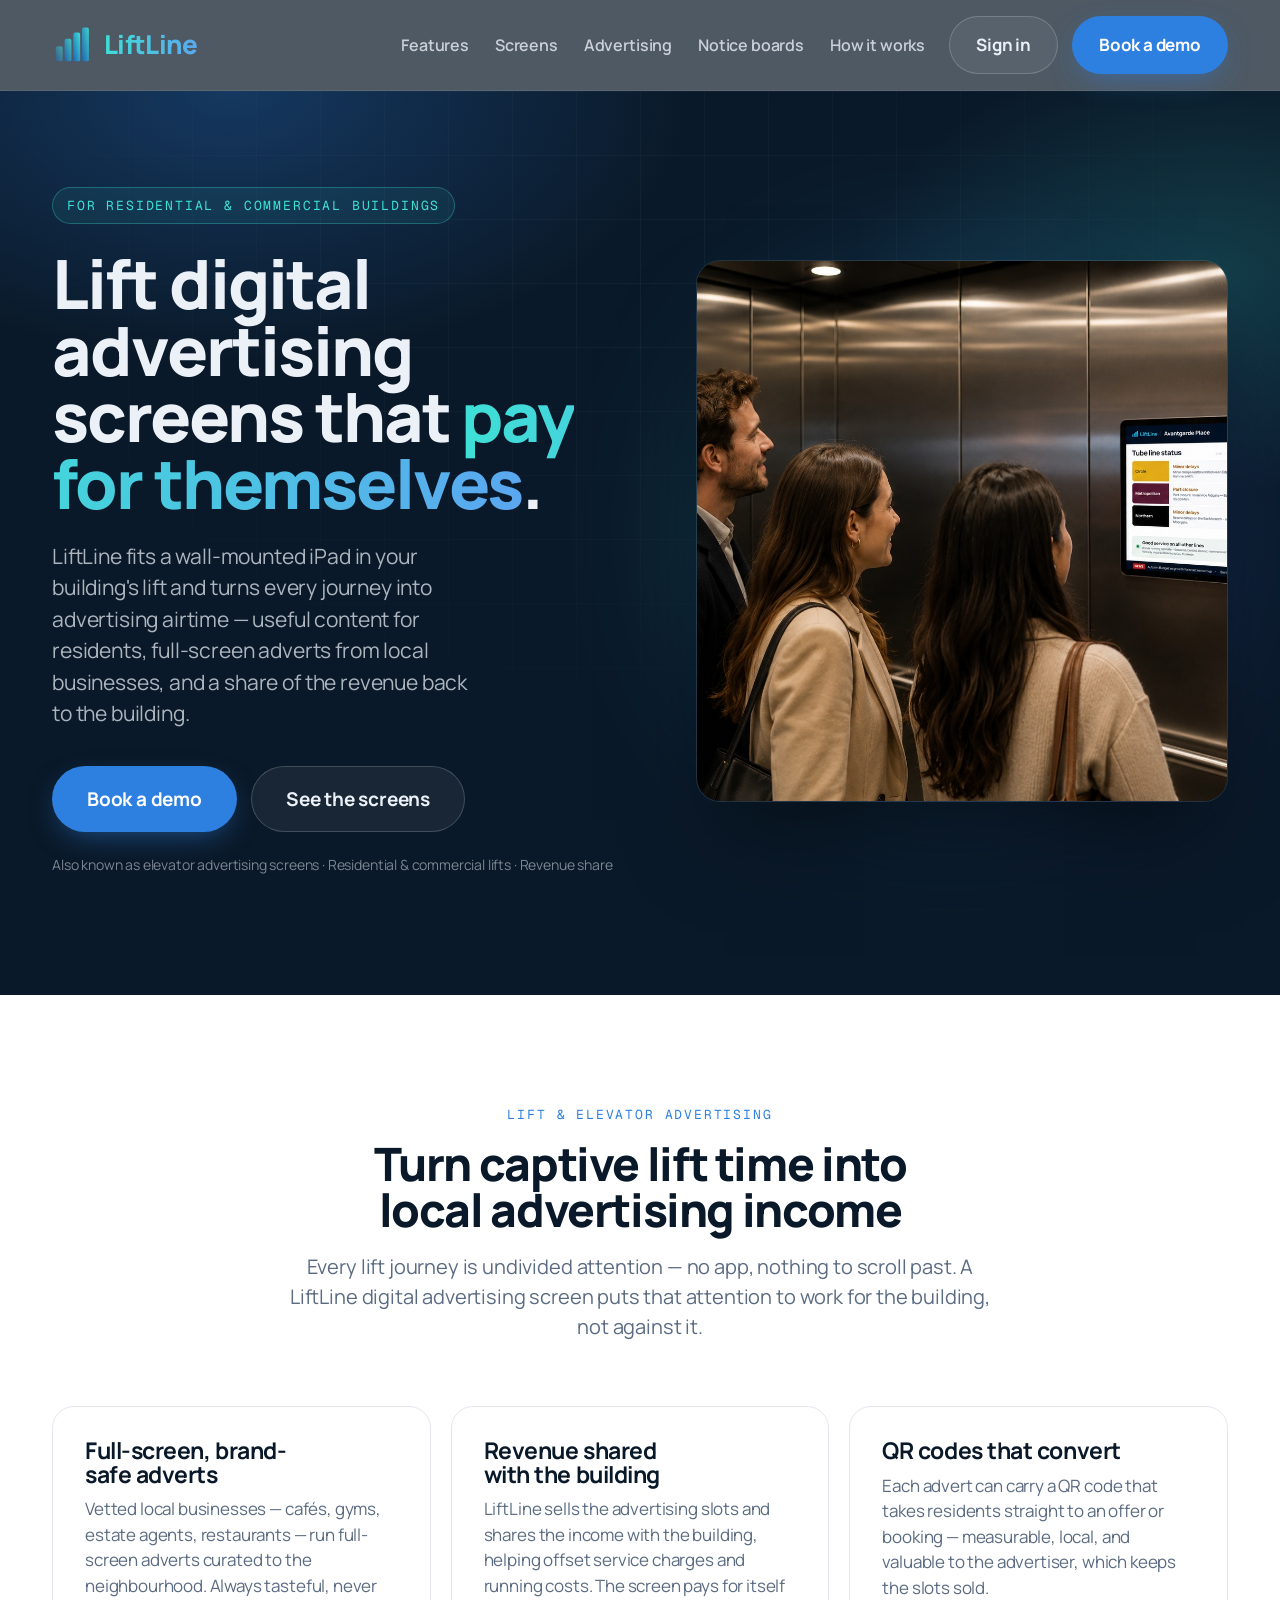
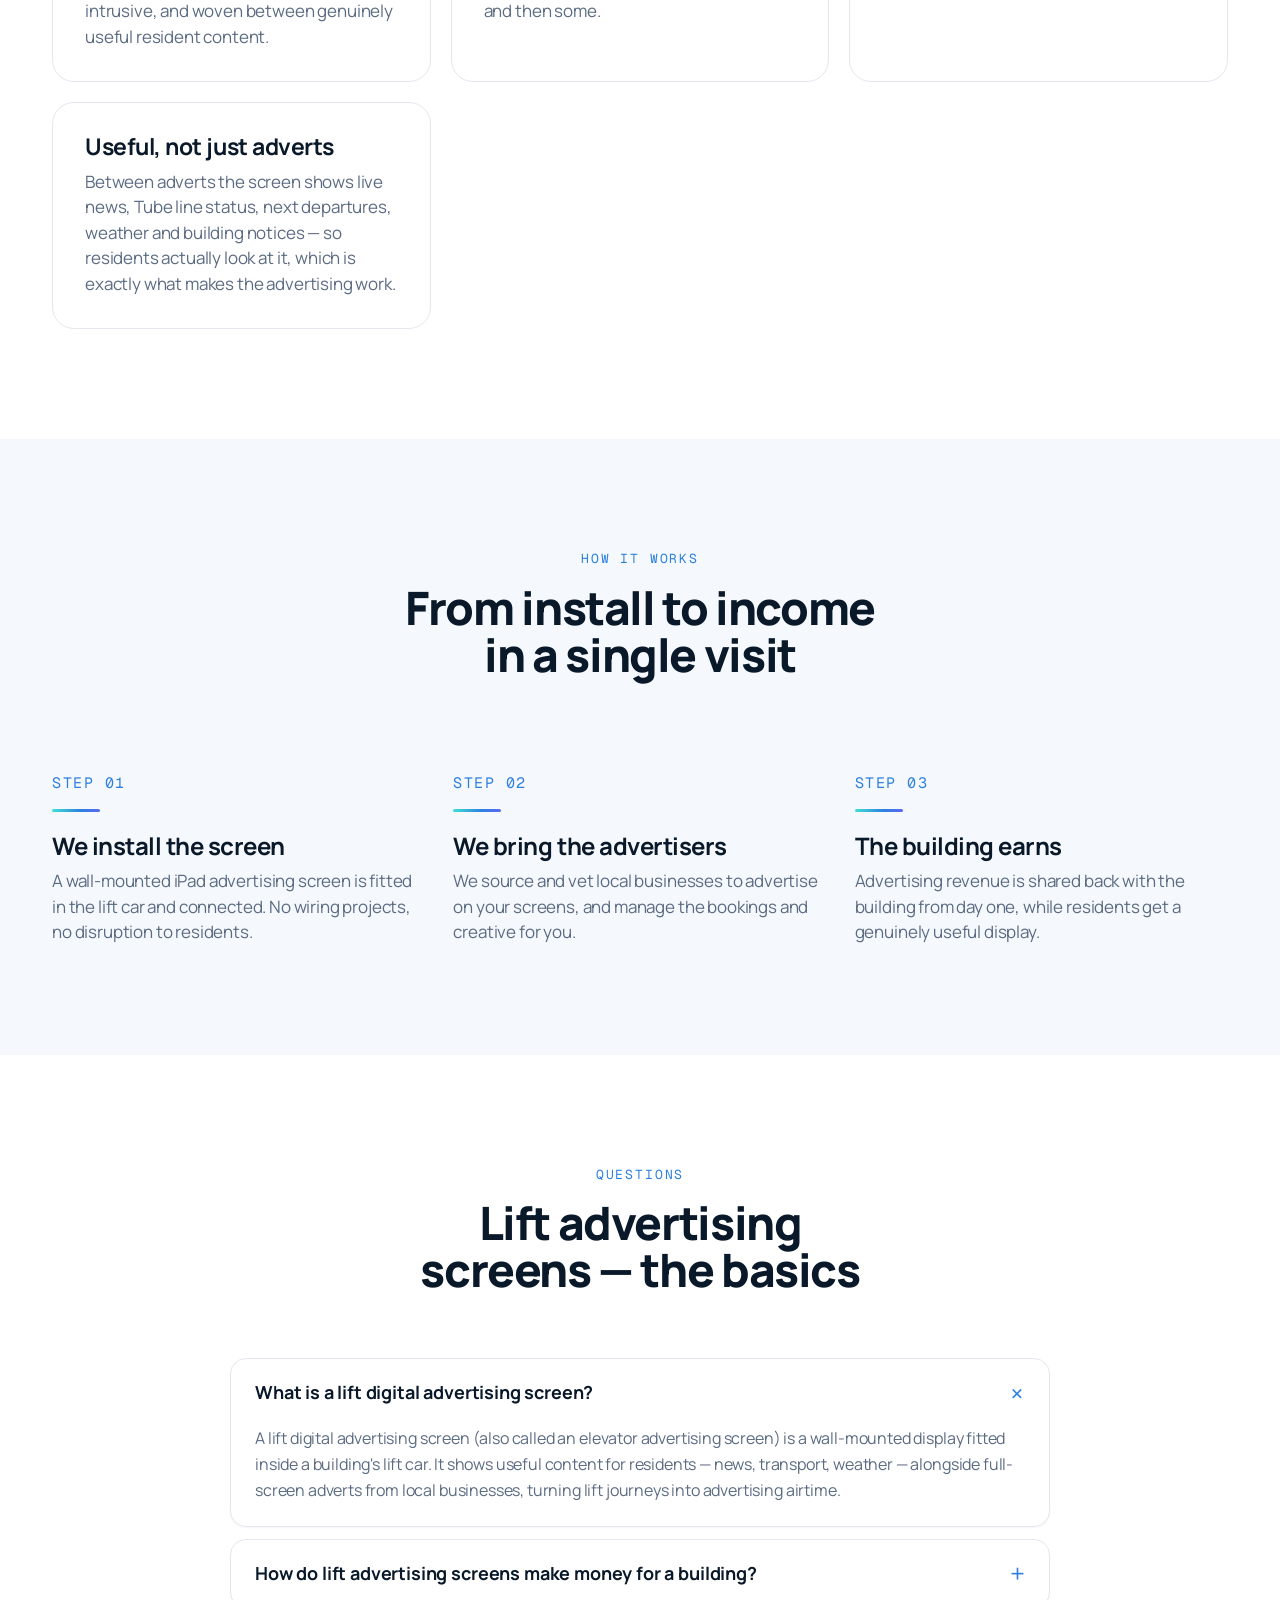
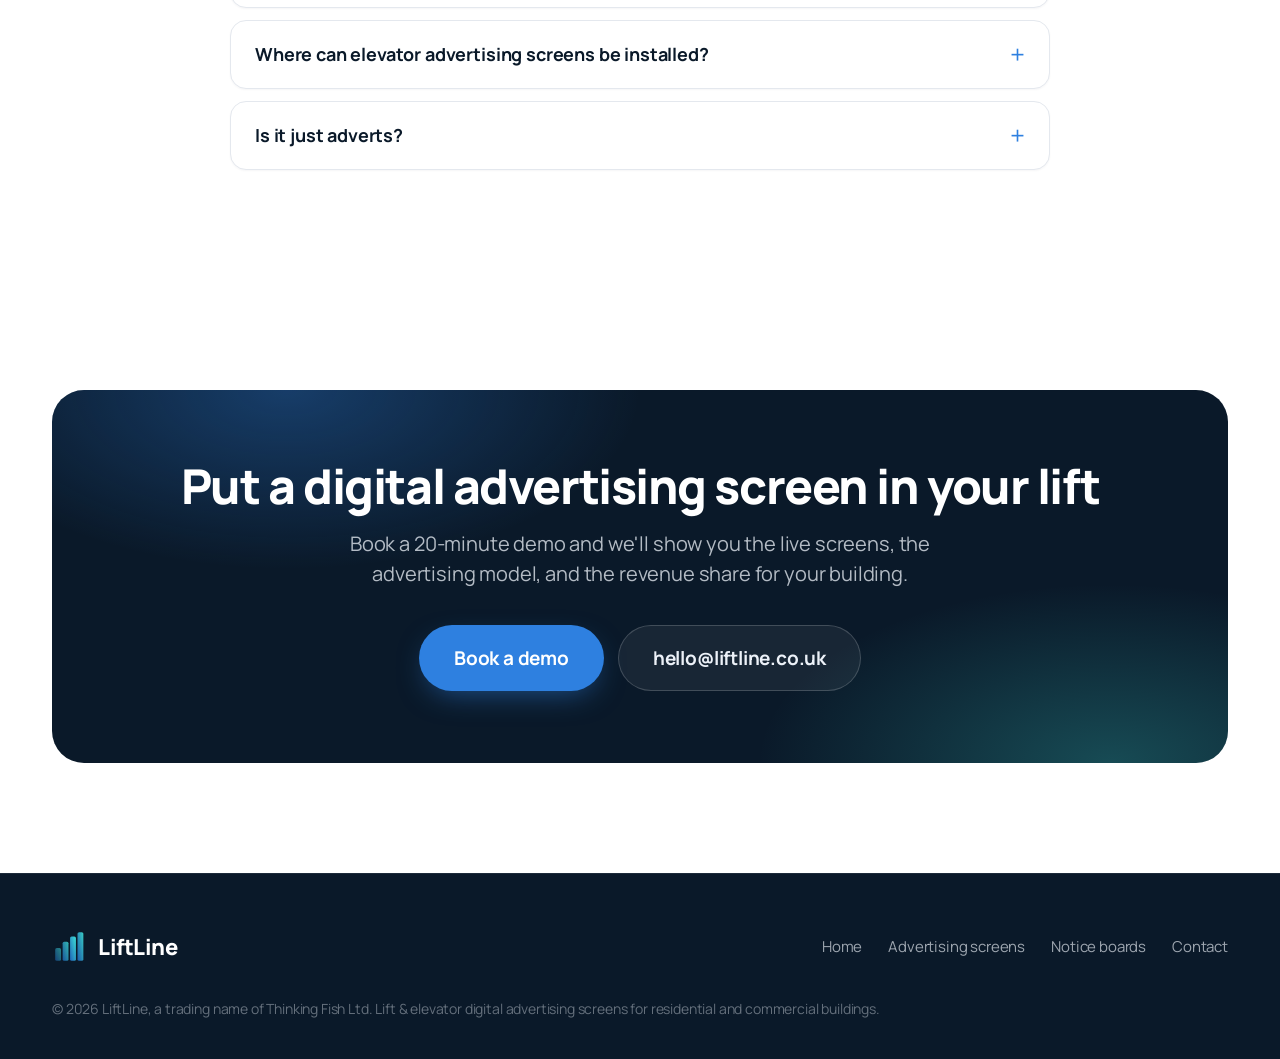
==== public/lift-advertising-screens.html @ 2c824346 "SEO content: 2 keyword landing pages (lift-advertising-screens, lift-noticeboard) + homepage keyword" ====
<!doctype html>
<html lang="en">
<head>
<meta charset="utf-8" />
<meta name="viewport" content="width=device-width, initial-scale=1" />
<title>Lift &amp; Elevator Digital Advertising Screens | LiftLine</title>
<meta name="description" content="Digital advertising screens for building lifts and elevators. LiftLine turns a wall-mounted iPad in your lift into a revenue-generating advertising screen — local, vetted adverts that share income back to the building." />
<link rel="canonical" href="https://myliftline.com/lift-advertising-screens" />

<link rel="icon" type="image/svg+xml" href="/favicon.svg" />
<meta name="theme-color" content="#0A1929" />

<meta property="og:type" content="website" />
<meta property="og:site_name" content="LiftLine" />
<meta property="og:title" content="Lift &amp; Elevator Digital Advertising Screens | LiftLine" />
<meta property="og:description" content="Turn your building's lift into a digital advertising screen — local, vetted adverts that generate revenue back to the building." />
<meta property="og:url" content="https://myliftline.com/lift-advertising-screens" />
<meta property="og:image" content="https://myliftline.com/assets/og-image.png" />
<meta property="og:image:width" content="1200" />
<meta property="og:image:height" content="630" />
<meta property="og:locale" content="en_GB" />
<meta name="twitter:card" content="summary_large_image" />
<meta name="twitter:title" content="Lift &amp; Elevator Digital Advertising Screens | LiftLine" />
<meta name="twitter:description" content="Turn your building's lift into a digital advertising screen — local, vetted adverts that generate revenue back to the building." />
<meta name="twitter:image" content="https://myliftline.com/assets/og-image.png" />

<script type="application/ld+json">
{
  "@context": "https://schema.org",
  "@graph": [
    { "@type": "BreadcrumbList", "itemListElement": [
      { "@type": "ListItem", "position": 1, "name": "Home", "item": "https://myliftline.com/" },
      { "@type": "ListItem", "position": 2, "name": "Lift digital advertising screens", "item": "https://myliftline.com/lift-advertising-screens" }
    ]},
    { "@type": "Product", "name": "LiftLine — lift &amp; elevator digital advertising screens",
      "url": "https://myliftline.com/lift-advertising-screens",
      "image": "https://myliftline.com/assets/og-image.png",
      "category": "Digital signage advertising",
      "brand": { "@type": "Organization", "name": "LiftLine" },
      "description": "A wall-mounted iPad digital advertising screen for residential and commercial building lifts. Full-screen, brand-safe adverts from vetted local businesses, with revenue shared back to the building." },
    { "@type": "FAQPage", "mainEntity": [
      { "@type": "Question", "name": "What is a lift digital advertising screen?",
        "acceptedAnswer": { "@type": "Answer", "text": "A lift digital advertising screen (also called an elevator advertising screen) is a wall-mounted display fitted inside a building's lift car. It shows useful content for residents — news, transport, weather — alongside full-screen adverts from local businesses, turning lift journeys into advertising airtime." } },
      { "@type": "Question", "name": "How do lift advertising screens make money for a building?",
        "acceptedAnswer": { "@type": "Answer", "text": "LiftLine sells full-screen advertising slots to vetted local businesses and shares the revenue with the building, helping offset service charges and running costs. Each advert can carry a QR code linking residents straight to an offer." } },
      { "@type": "Question", "name": "Where can elevator advertising screens be installed?",
        "acceptedAnswer": { "@type": "Answer", "text": "In the lift cars of residential apartment blocks and commercial buildings. Installation is a single visit — a wall-mounted iPad is fitted and connected, with no wiring projects or disruption to residents." } }
    ]}
  ]
}
</script>

<link rel="preconnect" href="https://fonts.googleapis.com" />
<link rel="preconnect" href="https://fonts.gstatic.com" crossorigin />
<link href="https://fonts.googleapis.com/css2?family=Manrope:wght@400;500;600;700;800&family=Geist+Mono:wght@400;500;600&display=swap" rel="stylesheet" />
<link rel="stylesheet" href="liftline.css" />
<link rel="stylesheet" href="marketing.css" />
</head>
<body>

<nav class="nav">
  <div class="nav__inner">
    <a class="nav__brand" href="/">
      <svg viewBox="0 0 64 64" aria-hidden="true">
        <defs><linearGradient id="lg" x1="0" y1="1" x2="1" y2="0"><stop offset="0" stop-color="#1e63b8"/><stop offset="1" stop-color="#3ee0d6"/></linearGradient></defs>
        <rect x="6" y="34" width="11" height="24" rx="3" fill="url(#lg)" opacity=".55"/>
        <rect x="20" y="22" width="11" height="36" rx="3" fill="url(#lg)" opacity=".8"/>
        <rect x="34" y="12" width="11" height="46" rx="3" fill="url(#lg)"/>
        <rect x="48" y="4" width="11" height="54" rx="3" fill="url(#lg)" opacity=".9"/>
      </svg>
      <span class="nav__word grad-text">LiftLine</span>
    </a>
    <div class="nav__links">
      <a href="/#features">Features</a>
      <a href="/#screens">Screens</a>
      <a href="/#revenue">Advertising</a>
      <a href="/lift-noticeboard">Notice boards</a>
      <a href="/#how">How it works</a>
    </div>
    <div class="nav__cta">
      <a class="btn btn--ghost" href="https://app.myliftline.com/" target="_blank" rel="noopener">Sign in</a>
      <a class="btn btn--primary" href="#contact" data-enquiry>Book a demo</a>
    </div>
  </div>
</nav>

<header class="hero" id="top">
  <div class="hero__inner">
    <div class="hero__copy">
      <span class="hero__eyebrow mono">For residential &amp; commercial buildings</span>
      <h1>Lift digital advertising screens that <span class="grad-text">pay for themselves</span>.</h1>
      <p class="hero__sub">LiftLine fits a wall-mounted iPad in your building's lift and turns every journey into advertising airtime — useful content for residents, full-screen adverts from local businesses, and a share of the revenue back to the building.</p>
      <div class="hero__cta">
        <a class="btn btn--primary btn--lg" href="#contact" data-enquiry>Book a demo</a>
        <a class="btn btn--ghost btn--lg" href="/#screens">See the screens</a>
      </div>
      <p class="hero__note">Also known as elevator advertising screens · Residential &amp; commercial lifts · Revenue share</p>
    </div>
    <div class="hero__stage">
      <div class="hero__glow"></div>
      <figure class="hero__photo">
        <img src="assets/lift-hero.jpg" alt="A wall-mounted LiftLine digital advertising screen inside a residential building lift" />
      </figure>
    </div>
  </div>
</header>

<section class="section">
  <div class="wrap">
    <div class="section__head reveal">
      <div class="section__eyebrow mono">Lift &amp; elevator advertising</div>
      <h2 class="section__title">Turn captive lift time into local advertising income</h2>
      <p class="section__lede">Every lift journey is undivided attention — no app, nothing to scroll past. A LiftLine digital advertising screen puts that attention to work for the building, not against it.</p>
    </div>
    <div class="features">
      <div class="feature reveal">
        <h3>Full-screen, brand-safe adverts</h3>
        <p>Vetted local businesses — cafés, gyms, estate agents, restaurants — run full-screen adverts curated to the neighbourhood. Always tasteful, never intrusive, and woven between genuinely useful resident content.</p>
      </div>
      <div class="feature reveal">
        <h3>Revenue shared with the building</h3>
        <p>LiftLine sells the advertising slots and shares the income with the building, helping offset service charges and running costs. The screen pays for itself and then some.</p>
      </div>
      <div class="feature reveal">
        <h3>QR codes that convert</h3>
        <p>Each advert can carry a QR code that takes residents straight to an offer or booking — measurable, local, and valuable to the advertiser, which keeps the slots sold.</p>
      </div>
      <div class="feature reveal">
        <h3>Useful, not just adverts</h3>
        <p>Between adverts the screen shows live news, Tube line status, next departures, weather and building notices — so residents actually look at it, which is exactly what makes the advertising work.</p>
      </div>
    </div>
  </div>
</section>

<section class="section section--paper">
  <div class="wrap">
    <div class="section__head reveal">
      <div class="section__eyebrow mono">How it works</div>
      <h2 class="section__title">From install to income in a single visit</h2>
    </div>
    <div class="steps">
      <div class="step reveal"><div class="step__n">STEP 01</div><div class="step__bar"></div><h3>We install the screen</h3><p>A wall-mounted iPad advertising screen is fitted in the lift car and connected. No wiring projects, no disruption to residents.</p></div>
      <div class="step reveal"><div class="step__n">STEP 02</div><div class="step__bar"></div><h3>We bring the advertisers</h3><p>We source and vet local businesses to advertise on your screens, and manage the bookings and creative for you.</p></div>
      <div class="step reveal"><div class="step__n">STEP 03</div><div class="step__bar"></div><h3>The building earns</h3><p>Advertising revenue is shared back with the building from day one, while residents get a genuinely useful display.</p></div>
    </div>
  </div>
</section>

<section class="section" id="faq">
  <div class="wrap">
    <div class="section__head reveal">
      <div class="section__eyebrow mono">Questions</div>
      <h2 class="section__title">Lift advertising screens — the basics</h2>
    </div>
    <div class="faq">
      <details class="faq__item reveal" open><summary>What is a lift digital advertising screen?</summary><p>A lift digital advertising screen (also called an elevator advertising screen) is a wall-mounted display fitted inside a building's lift car. It shows useful content for residents — news, transport, weather — alongside full-screen adverts from local businesses, turning lift journeys into advertising airtime.</p></details>
      <details class="faq__item reveal"><summary>How do lift advertising screens make money for a building?</summary><p>LiftLine sells full-screen advertising slots to vetted local businesses and shares the revenue with the building, helping offset service charges and running costs. Each advert can carry a QR code linking residents straight to an offer.</p></details>
      <details class="faq__item reveal"><summary>Where can elevator advertising screens be installed?</summary><p>In the lift cars of residential apartment blocks and commercial buildings. Installation is a single visit — a wall-mounted iPad is fitted and connected, with no wiring projects or disruption to residents.</p></details>
      <details class="faq__item reveal"><summary>Is it just adverts?</summary><p>No — most of the screen time is useful resident content (news, Tube status, departures, weather, building notices). The advertising is woven in tastefully, which is what keeps residents looking and the slots valuable. See our <a href="/lift-noticeboard">lift digital notice board</a> for the resident side.</p></details>
    </div>
  </div>
</section>

<section class="section">
  <div class="wrap">
    <div class="cta reveal">
      <div class="cta__inner">
        <h2>Put a digital advertising screen in your lift</h2>
        <p>Book a 20-minute demo and we'll show you the live screens, the advertising model, and the revenue share for your building.</p>
        <div class="cta__row">
          <a class="btn btn--primary btn--lg" href="#contact" data-enquiry>Book a demo</a>
          <a class="btn btn--ghost btn--lg" href="mailto:hello@liftline.co.uk">hello@liftline.co.uk</a>
        </div>
      </div>
    </div>
  </div>
</section>

<footer class="footer">
  <div class="footer__inner">
    <div class="footer__brand">
      <svg viewBox="0 0 64 64" aria-hidden="true">
        <rect x="6" y="34" width="11" height="24" rx="3" fill="url(#lg)" opacity=".55"/>
        <rect x="20" y="22" width="11" height="36" rx="3" fill="url(#lg)" opacity=".8"/>
        <rect x="34" y="12" width="11" height="46" rx="3" fill="url(#lg)"/>
        <rect x="48" y="4" width="11" height="54" rx="3" fill="url(#lg)" opacity=".9"/>
      </svg>
      <span>LiftLine</span>
    </div>
    <div class="footer__links">
      <a href="/">Home</a>
      <a href="/lift-advertising-screens">Advertising screens</a>
      <a href="/lift-noticeboard">Notice boards</a>
      <a href="#contact" data-enquiry>Contact</a>
    </div>
    <div class="footer__copy">© 2026 LiftLine, a trading name of Thinking Fish Ltd. Lift &amp; elevator digital advertising screens for residential and commercial buildings.</div>
  </div>
</footer>

<div class="modal" id="enquiry" hidden>
  <div class="modal__overlay" data-close></div>
  <div class="modal__dialog" role="dialog" aria-modal="true" aria-labelledby="enq-title">
    <button class="modal__x" type="button" data-close aria-label="Close"><svg viewBox="0 0 24 24" fill="none" stroke="currentColor" stroke-width="2" stroke-linecap="round"><path d="M6 6l12 12M18 6L6 18"/></svg></button>
    <div class="modal__head">
      <div class="section__eyebrow mono">Book a demo</div>
      <h2 id="enq-title" class="modal__title">Let's get LiftLine in your building</h2>
      <p class="modal__sub">Tell us a little about your building and we'll be in touch to arrange a 20-minute demo.</p>
    </div>
    <form class="enq" id="enq-form" novalidate>
      <label class="enq__field"><span class="enq__label">Name</span><input class="enq__input" name="name" type="text" autocomplete="name" required placeholder="Your full name" /></label>
      <div class="enq__row">
        <label class="enq__field"><span class="enq__label">Email</span><input class="enq__input" name="email" type="email" autocomplete="email" required placeholder="you@company.com" /></label>
        <label class="enq__field"><span class="enq__label">Phone number</span><input class="enq__input" name="phone" type="tel" autocomplete="tel" placeholder="07700 900000" /></label>
      </div>
      <label class="enq__field"><span class="enq__label">Enquiry details</span><textarea class="enq__input enq__textarea" name="details" rows="4" placeholder="How many lifts, building type, and anything else we should know."></textarea></label>
      <button class="btn btn--primary btn--lg enq__submit" type="submit">Send enquiry</button>
      <p class="enq__note">We'll only use your details to respond to your enquiry.</p>
    </form>
    <div class="enq__success" id="enq-success" hidden>
      <div class="enq__success-icon"><svg viewBox="0 0 24 24" fill="none" stroke="currentColor" stroke-width="2.4" stroke-linecap="round" stroke-linejoin="round"><path d="M20 6L9 17l-5-5"/></svg></div>
      <h3>Thank you — enquiry received.</h3>
      <p>We'll be in touch shortly to arrange your demo.</p>
      <button class="btn btn--dark" type="button" data-close>Close</button>
    </div>
  </div>
</div>

<script src="marketing.js"></script>
</body>
</html>
---- public/liftline.css ----
/* ============================================================
   LIFTLINE — kiosk styling · LIGHT THEME
   Designed at 1080 × 1440 (3:4 iPad portrait).
   Calm, paper-white residential aesthetic.
   ============================================================ */

:root {
  --bg:          #FFFFFF;          /* main reading surface */
  --paper:       #FAFBFC;          /* slight tonal differentiation */
  --surface:     #F4F6F9;          /* cards / strips */
  --surface-2:   #ECEFF4;
  --line:        #E4E8EE;
  --line-2:      #D5DBE3;
  --ink:         #0A1929;          /* primary text — deep navy from logo */
  --ink-2:       #1F3354;
  --ink-dim:     #5B6B82;
  --ink-mute:    #8995A6;
  --accent:      #2E80E0;          /* LiftLine blue */
  --accent-2:    #0FB5AA;          /* LiftLine teal */
  --warn:        #C77400;
  --bad:         #C0312B;
  --good:        #1E8C5B;

  --r-sm:  10px;
  --r-md:  18px;
  --r-lg:  28px;

  --pad-x:  60px;
  --pad-y:  44px;
}

.ll-screen,
.ll-screen * {
  box-sizing: border-box;
}

/* Full kiosk frame */
.ll-screen {
  position: absolute;
  inset: 0;
  width: 1080px;
  height: 1440px;
  background: var(--bg);
  color: var(--ink);
  font-family: "Manrope", system-ui, -apple-system, sans-serif;
  font-feature-settings: "ss01", "cv11";
  -webkit-font-smoothing: antialiased;
  display: flex;
  flex-direction: column;
  overflow: hidden;
  letter-spacing: -0.005em;
}

/* ─── HEADER ─────────────────────────────────────────────── */
.ll-header {
  position: relative;
  z-index: 2;
  display: flex;
  align-items: center;
  justify-content: space-between;
  padding: 28px var(--pad-x);
  background: #0A1929;
  color: #ECF1F8;
}

.ll-header__brand {
  display: flex;
  align-items: center;
  gap: 14px;
}
.ll-header__brand .ll-mark {
  width: 52px;
  height: 52px;
  flex: none;
}
.ll-header__wordmark {
  font-family: "Manrope", sans-serif;
  font-weight: 800;
  font-size: 38px;
  letter-spacing: -0.025em;
  line-height: 1;
  background: linear-gradient(90deg, #3ee0d6 0%, #5BA6F0 100%);
  -webkit-background-clip: text;
  background-clip: text;
  color: transparent;
}
.ll-header__sep {
  width: 1px;
  height: 40px;
  background: rgba(255,255,255,0.18);
  margin: 0 20px 0 24px;   /* ~5mm push for the building name */
}

.ll-header__building {
  font-family: "Manrope", sans-serif;
  font-weight: 700;
  font-size: 42px;
  letter-spacing: -0.02em;
  line-height: 1;
  color: #ECF1F8;
}

.ll-header__time {
  text-align: right;
}

.ll-header__clock {
  font-family: "Geist Mono", "JetBrains Mono", ui-monospace, monospace;
  font-size: 60px;
  font-weight: 500;
  line-height: 1;
  letter-spacing: -0.03em;
  font-variant-numeric: tabular-nums;
  color: #ECF1F8;
}

.ll-header__date {
  margin-top: 10px;
  font-size: 20px;
  color: rgba(236,241,248,0.65);
}

/* ─── BODY ──────────────────────────────────────────────── */
.ll-body {
  position: relative;
  z-index: 1;
  flex: 1 1 auto;
  padding: 48px var(--pad-x) 40px;
  display: flex;
  flex-direction: column;
  min-height: 0;
  background: var(--bg);
}

/* ─── TICKER ─────────────────────────────────────────────── */
.ll-ticker {
  position: relative;
  z-index: 2;
  display: flex;
  align-items: center;
  gap: 24px;
  padding: 24px var(--pad-x);
  border-top: 1px solid var(--line);
  background: #0A1929;        /* dark band for the news ticker */
  color: #ECF1F8;
  overflow: hidden;
}

.ll-ticker__source {
  flex: none;
  font-family: "Manrope", sans-serif;
  font-weight: 800;
  font-size: 22px;
  letter-spacing: 0.02em;
  color: #0A1929;
  background: #D7332E;
  padding: 8px 16px;
  border-radius: 6px;
  color: #fff;
}

.ll-ticker__viewport {
  flex: 1 1 auto;
  overflow: hidden;
  mask-image: linear-gradient(90deg, transparent 0, #000 24px, #000 calc(100% - 60px), transparent 100%);
}

.ll-ticker__track {
  display: inline-flex;
  white-space: nowrap;
  animation: ll-ticker 75s linear infinite;
  will-change: transform;
}
@keyframes ll-ticker {
  from { transform: translateX(0); }
  to   { transform: translateX(-50%); }
}

.ll-ticker__item {
  display: inline-flex;
  align-items: center;
  gap: 16px;
  padding: 0 36px 0 0;
  font-size: 26px;
  color: #ECF1F8;
}

.ll-ticker__tag {
  font-family: "Geist Mono", ui-monospace, monospace;
  font-size: 15px;
  letter-spacing: 0.12em;
  padding: 5px 12px;
  border-radius: 6px;
  font-weight: 600;
}
.ll-ticker__tag--news   { background: rgba(255,255,255,0.12); color: #FFFFFF; }
.ll-ticker__tag--local  { background: rgba(15,181,170,0.22); color: #5EE7DC; }
.ll-ticker__tag--tube   { background: rgba(91,166,240,0.22); color: #ACCDF4; }
.ll-ticker__tag--estate { background: rgba(255,196,84,0.20); color: #FFCB68; }

.ll-ticker__dot { color: rgba(255,255,255,0.30); font-size: 26px; line-height: 1; }

/* ────────────────────────────────────────────────────────────
   1. WEATHER
   ──────────────────────────────────────────────────────────── */
.ll-body--weather { gap: 36px; }

.wx-now {
  display: flex;
  align-items: center;
  justify-content: space-between;
  gap: 30px;
}
.wx-now__location {
  font-size: 28px;
  color: var(--ink-dim);
  letter-spacing: 0.005em;
  font-weight: 500;
}
.wx-now__temp {
  display: flex;
  align-items: flex-start;
  line-height: 0.88;
  margin: 16px 0 14px;
}
.wx-now__num {
  font-size: 260px;
  font-weight: 200;
  letter-spacing: -0.05em;
  color: var(--ink);
}
.wx-now__deg {
  font-size: 90px;
  font-weight: 200;
  color: var(--ink-mute);
  margin-top: 28px;
  margin-left: 4px;
}
.wx-now__cond {
  font-size: 38px;
  font-weight: 600;
  letter-spacing: -0.01em;
  color: var(--ink);
}
.wx-now__meta {
  margin-top: 12px;
  font-size: 24px;
  color: var(--ink-dim);
  display: flex;
  align-items: center;
  gap: 12px;
}
.wx-now__meta b { color: var(--ink); font-weight: 600; }
.wx-now__dot { color: var(--ink-mute); }
.wx-now__icon {
  width: 320px;
  height: 320px;
  display: grid;
  place-items: center;
}
.wx-now__icon .wx-icon { width: 100%; height: 100%; }

.wx-strip {
  display: grid;
  grid-template-columns: repeat(4, 1fr);
  gap: 14px;
}
.wx-strip__cell {
  background: var(--surface);
  border: 1px solid var(--line);
  border-radius: var(--r-md);
  padding: 22px 24px;
}
.wx-strip__lbl {
  font-family: "Geist Mono", ui-monospace, monospace;
  font-size: 13px;
  letter-spacing: 0.14em;
  color: var(--ink-mute);
  text-transform: uppercase;
}
.wx-strip__val {
  margin-top: 8px;
  font-size: 44px;
  font-weight: 600;
  letter-spacing: -0.02em;
  font-variant-numeric: tabular-nums;
  color: var(--ink);
}
.wx-strip__val span {
  font-size: 22px;
  color: var(--ink-mute);
  font-weight: 500;
}

.wx-forecast {
  background: var(--paper);
  border: 1px solid var(--line);
  border-radius: var(--r-lg);
  padding: 28px 28px 30px;
  flex: 1 1 auto;
  display: flex;
  flex-direction: column;
}
.wx-forecast__title {
  font-family: "Geist Mono", ui-monospace, monospace;
  font-size: 15px;
  letter-spacing: 0.14em;
  color: var(--ink-mute);
  text-transform: uppercase;
  margin-bottom: 22px;
}
.wx-forecast__row {
  display: grid;
  grid-template-columns: repeat(7, 1fr);
  gap: 6px;
  flex: 1;
}
.wx-day {
  display: flex;
  flex-direction: column;
  align-items: center;
  gap: 12px;
  padding: 8px 4px;
  border-radius: var(--r-md);
}
.wx-day:first-child {
  background: rgba(46,128,224,0.08);
  outline: 1px solid rgba(46,128,224,0.20);
}
.wx-day__name {
  font-size: 22px;
  font-weight: 600;
  color: var(--ink);
}
.wx-day__icon {
  width: 96px;
  height: 96px;
  display: grid;
  place-items: center;
}
.wx-day__icon .wx-icon { width: 100%; height: 100%; }
.wx-day__hi {
  font-size: 32px;
  font-weight: 600;
  font-variant-numeric: tabular-nums;
  color: var(--ink);
}
.wx-day__lo {
  font-size: 24px;
  color: var(--ink-mute);
  font-variant-numeric: tabular-nums;
}

/* ────────────────────────────────────────────────────────────
   2. TUBE STATUS
   ──────────────────────────────────────────────────────────── */
.ll-body--tube { gap: 26px; }
.tube-head {
  display: flex;
  align-items: baseline;
  justify-content: space-between;
}
.tube-head__title {
  font-size: 56px;
  font-weight: 700;
  letter-spacing: -0.02em;
  color: var(--ink);
}
.tube-head__sub {
  font-family: "Geist Mono", ui-monospace, monospace;
  font-size: 15px;
  letter-spacing: 0.14em;
  color: var(--ink-mute);
  text-transform: uppercase;
}

.tube-list {
  display: flex;
  flex-direction: column;
  gap: 14px;
}
.tube-row {
  display: grid;
  grid-template-columns: 320px 1fr;
  align-items: stretch;
  background: var(--paper);
  border: 1px solid var(--line);
  border-radius: var(--r-md);
  overflow: hidden;
}
.tube-row__bar {
  padding: 26px 24px;
  font-size: 30px;
  font-weight: 700;
  letter-spacing: -0.01em;
  display: flex;
  align-items: center;
}
.tube-row__body {
  padding: 22px 28px;
  display: flex;
  flex-direction: column;
  justify-content: center;
  gap: 6px;
}
.tube-row__status {
  font-size: 30px;
  font-weight: 700;
  letter-spacing: -0.01em;
}
.tube-row__status--good { color: var(--good); }
.tube-row__status--warn { color: var(--warn); }
.tube-row__status--bad  { color: var(--bad);  }
.tube-row__note {
  font-size: 22px;
  color: var(--ink-dim);
  line-height: 1.35;
}

.tube-good {
  margin-top: auto;
  display: flex;
  align-items: center;
  gap: 22px;
  padding: 24px 30px;
  background: rgba(30,140,91,0.07);
  border: 1px solid rgba(30,140,91,0.25);
  border-radius: var(--r-lg);
}
.tube-good__dot {
  width: 22px;
  height: 22px;
  border-radius: 999px;
  background: var(--good);
  box-shadow: 0 0 0 6px rgba(30,140,91,0.18);
  flex: none;
}
.tube-good__big {
  font-size: 30px;
  font-weight: 700;
  letter-spacing: -0.01em;
  color: var(--ink);
}
.tube-good__small {
  margin-top: 4px;
  font-size: 19px;
  color: var(--ink-dim);
  line-height: 1.35;
}

/* ────────────────────────────────────────────────────────────
   3. NOTICE BOARD
   ──────────────────────────────────────────────────────────── */
.ll-body--notice { gap: 24px; }
.notice {
  display: flex;
  flex-direction: column;
  flex: 1;
  gap: 22px;
}
.notice__kicker {
  display: flex;
  align-items: center;
  justify-content: space-between;
  gap: 16px;
}
.notice__chip {
  font-family: "Geist Mono", ui-monospace, monospace;
  font-size: 15px;
  letter-spacing: 0.14em;
  text-transform: uppercase;
  padding: 9px 14px;
  border-radius: 8px;
  font-weight: 600;
}
.notice__chip--info   { background: rgba(46,128,224,0.12);  color: #1A5BB5; }
.notice__chip--warn   { background: rgba(199,116,0,0.12);   color: var(--warn); }
.notice__chip--safety { background: rgba(192,49,43,0.10);   color: var(--bad); }

.notice__date {
  font-family: "Geist Mono", ui-monospace, monospace;
  font-size: 17px;
  color: var(--ink-mute);
  letter-spacing: 0.04em;
}

.notice__title {
  font-size: 84px;
  font-weight: 700;
  line-height: 0.98;
  letter-spacing: -0.03em;
  margin: 4px 0 0;
  color: var(--ink);
  text-wrap: balance;
}

.notice__body {
  display: flex;
  flex-direction: column;
  gap: 22px;
  margin: 0;
}
.notice__body p {
  font-size: 30px;
  line-height: 1.4;
  color: var(--ink-2);
  margin: 0;
  text-wrap: pretty;
  max-width: 96%;
}
.notice__body b { color: var(--ink); font-weight: 700; }

.notice__sign {
  margin-top: 12px !important;
  font-size: 26px !important;
  color: var(--ink-mute) !important;
  font-style: italic;
}

/* ────────────────────────────────────────────────────────────
   4. WIFI
   ──────────────────────────────────────────────────────────── */
.ll-body--wifi { gap: 22px; }
.wifi { display: flex; flex-direction: column; flex: 1; gap: 22px; }
.wifi__kicker {
  display: flex;
  align-items: center;
  justify-content: space-between;
}
.wifi__title {
  font-size: 76px;
  font-weight: 700;
  letter-spacing: -0.03em;
  line-height: 1;
  margin: 4px 0 0;
  color: var(--ink);
}
.wifi__lede {
  font-size: 28px;
  color: var(--ink-dim);
  margin: 0;
  line-height: 1.3;
}

.wifi__grid {
  display: grid;
  grid-template-columns: 1fr 1fr;
  gap: 18px;
  flex: 1;
}

.wifi__single {
  flex: 1;
  display: flex;
  flex-direction: column;
  align-items: center;
  justify-content: center;
  gap: 36px;
}

.wifi__details--single {
  width: 100%;
  max-width: 620px;
}
.wifi__details--single > div {
  grid-template-columns: 180px 1fr;
  padding: 14px 0;
}
.wifi__details--single dd { font-size: 30px; }
.wifi__card {
  background: var(--surface);
  border: 1px solid var(--line);
  border-radius: var(--r-lg);
  padding: 28px;
  display: flex;
  flex-direction: column;
  gap: 22px;
  align-items: stretch;
}
.wifi__card--accent {
  background: linear-gradient(160deg, #F0F7FF 0%, #E8F5F4 100%);
  border-color: rgba(46,128,224,0.30);
}
.wifi__card-h {
  font-family: "Geist Mono", ui-monospace, monospace;
  font-size: 15px;
  letter-spacing: 0.14em;
  text-transform: uppercase;
  color: var(--ink-mute);
}
.wifi__card--accent .wifi__card-h { color: var(--accent); }

.qr {
  align-self: center;
  background: white;
  padding: 14px;
  border-radius: var(--r-md);
  border: 1px solid var(--line);
  box-shadow: 0 8px 24px rgba(10,25,41,0.06);
}

.wifi__details {
  margin: 0;
  display: flex;
  flex-direction: column;
  gap: 6px;
}
.wifi__details > div {
  display: grid;
  grid-template-columns: 140px 1fr;
  align-items: baseline;
  gap: 16px;
  padding: 8px 0;
  border-top: 1px solid var(--line);
}
.wifi__details > div:first-child { border-top: 0; }
.wifi__details dt {
  font-family: "Geist Mono", ui-monospace, monospace;
  font-size: 13px;
  letter-spacing: 0.14em;
  color: var(--ink-mute);
  text-transform: uppercase;
  margin: 0;
}
.wifi__details dd {
  margin: 0;
  font-size: 26px;
  font-weight: 600;
  color: var(--ink);
}
.wifi__pw {
  font-family: "Geist Mono", ui-monospace, monospace !important;
  letter-spacing: 0.04em;
}

.wifi__foot {
  font-size: 22px;
  color: var(--ink-dim);
  padding-top: 16px;
  border-top: 1px solid var(--line);
}
.wifi__foot b { color: var(--ink); }

/* ────────────────────────────────────────────────────────────
   5. ADVERT
   ──────────────────────────────────────────────────────────── */
.ll-body--advert { gap: 22px; }
.ad {
  display: flex;
  flex-direction: column;
  flex: 1;
  gap: 22px;
}
.ad__sponsored {
  font-family: "Geist Mono", ui-monospace, monospace;
  font-size: 13px;
  letter-spacing: 0.18em;
  text-transform: uppercase;
  color: var(--ink-mute);
  align-self: flex-start;
  padding: 7px 12px;
  border: 1px solid var(--line);
  border-radius: 6px;
}
.ad__hero {
  flex: 1;
  display: grid;
  grid-template-columns: 1fr;
  grid-template-rows: 1fr auto;
  gap: 22px;
}
.ad__photo {
  position: relative;
  border-radius: var(--r-lg);
  overflow: hidden;
  background: var(--surface);
  border: 1px solid var(--line);
  min-height: 460px;
}
.ad__photo-stripes {
  position: absolute;
  inset: 0;
  background:
    repeating-linear-gradient(135deg,
      rgba(10,25,41,0.02) 0 18px,
      rgba(10,25,41,0.06) 18px 36px);
}
.ad__photo-lbl {
  position: absolute;
  bottom: 22px;
  left: 24px;
  font-family: "Geist Mono", ui-monospace, monospace;
  font-size: 13px;
  letter-spacing: 0.16em;
  text-transform: uppercase;
  color: var(--ink-mute);
}
.ad__copy {
  display: grid;
  grid-template-columns: 1fr auto;
  align-items: end;
  gap: 28px;
}
.ad__brand {
  font-family: "Geist Mono", ui-monospace, monospace;
  font-size: 18px;
  letter-spacing: 0.14em;
  text-transform: uppercase;
  color: var(--accent);
  margin-bottom: 8px;
}
.ad__head {
  font-size: 58px;
  font-weight: 700;
  letter-spacing: -0.03em;
  line-height: 1;
  margin: 0;
  text-wrap: balance;
  color: var(--ink);
}
.ad__sub {
  margin: 12px 0 0;
  font-size: 24px;
  color: var(--ink-dim);
  line-height: 1.3;
}
.ad__cta {
  display: flex;
  align-items: center;
  gap: 18px;
  background: var(--surface);
  border: 1px solid var(--line);
  border-radius: var(--r-lg);
  padding: 18px;
}
.ad__cta-text { display: flex; flex-direction: column; gap: 4px; }
.ad__cta-h { font-size: 22px; font-weight: 700; letter-spacing: -0.01em; color: var(--ink); }
.ad__cta-s { font-size: 16px; color: var(--ink-dim); }
.ad__cta-addr {
  margin-top: 6px;
  font-family: "Geist Mono", ui-monospace, monospace;
  font-size: 14px;
  letter-spacing: 0.06em;
  color: var(--ink-mute);
}

.ad__foot {
  font-size: 16px;
  color: var(--ink-mute);
  display: flex;
  align-items: center;
  gap: 12px;
  padding-top: 14px;
  border-top: 1px solid var(--line);
}
.ad__foot-dot { color: var(--ink-mute); }

/* ────────────────────────────────────────────────────────────
   NEWS — GB News headline + secondary stories
   ──────────────────────────────────────────────────────────── */
.ll-body--news { gap: 26px; }
.news { display: flex; flex-direction: column; flex: 1; gap: 26px; min-height: 0; }

.news__masthead {
  display: flex;
  align-items: center;
  gap: 18px;
}
.news__source {
  font-family: "Manrope", sans-serif;
  font-weight: 800;
  font-size: 30px;
  letter-spacing: 0.01em;
  color: #fff;
  background: #D7332E;
  padding: 8px 18px;
  border-radius: 8px;
}
.news__live {
  font-family: "Geist Mono", ui-monospace, monospace;
  font-size: 17px;
  letter-spacing: 0.1em;
  text-transform: uppercase;
  color: var(--ink-mute);
}

.news__lead {
  display: grid;
  grid-template-rows: auto auto;
  gap: 24px;
}
.news__photo {
  position: relative;
  height: 460px;
  border-radius: var(--r-lg);
  overflow: hidden;
  background: var(--surface);
  border: 1px solid var(--line);
}
.news__photo-stripes {
  position: absolute;
  inset: 0;
  background:
    repeating-linear-gradient(135deg,
      rgba(10,25,41,0.02) 0 18px,
      rgba(10,25,41,0.06) 18px 36px);
}
.news__photo-lbl {
  position: absolute;
  bottom: 22px;
  left: 24px;
  font-family: "Geist Mono", ui-monospace, monospace;
  font-size: 14px;
  letter-spacing: 0.16em;
  text-transform: uppercase;
  color: var(--ink-mute);
}
.news__photo-img {
  position: absolute;
  inset: 0;
  width: 100%;
  height: 100%;
  object-fit: cover;
}
.news__kicker {
  font-family: "Geist Mono", ui-monospace, monospace;
  font-size: 16px;
  letter-spacing: 0.14em;
  text-transform: uppercase;
  color: var(--accent);
  font-weight: 600;
}
.news__headline {
  font-size: 62px;
  font-weight: 700;
  line-height: 1.0;
  letter-spacing: -0.03em;
  margin: 12px 0 0;
  color: var(--ink);
  text-wrap: balance;
}
.news__standfirst {
  margin: 14px 0 0;
  font-size: 27px;
  line-height: 1.35;
  color: var(--ink-dim);
  text-wrap: pretty;
  max-width: 94%;
}
.news__meta {
  margin-top: 12px;
  font-family: "Geist Mono", ui-monospace, monospace;
  font-size: 17px;
  letter-spacing: 0.04em;
  color: var(--ink-mute);
}

.news__list {
  margin-top: auto;
  display: flex;
  flex-direction: column;
  border-top: 1px solid var(--line);
}
.news__item {
  display: grid;
  grid-template-columns: 150px 1fr auto;
  align-items: baseline;
  gap: 22px;
  padding: 22px 0;
  border-bottom: 1px solid var(--line);
}
.news__item-kicker {
  font-family: "Geist Mono", ui-monospace, monospace;
  font-size: 15px;
  letter-spacing: 0.12em;
  text-transform: uppercase;
  color: var(--ink-mute);
}
.news__item-title {
  font-size: 28px;
  font-weight: 600;
  letter-spacing: -0.01em;
  color: var(--ink);
  line-height: 1.25;
}
.news__item-time {
  font-family: "Geist Mono", ui-monospace, monospace;
  font-size: 20px;
  color: var(--ink-mute);
  font-variant-numeric: tabular-nums;
}

/* ────────────────────────────────────────────────────────────
   LIVE LOOP — no progress rail, just the screen
   ──────────────────────────────────────────────────────────── */
.ll-loop { position: absolute; inset: 0; }

/* ────────────────────────────────────────────────────────────
   DEPARTURES BOARD
   ──────────────────────────────────────────────────────────── */
.ll-body--dep { gap: 22px; }
.dep { display: flex; flex-direction: column; flex: 1; gap: 20px; }

.dep__head {
  display: flex;
  align-items: flex-end;
  justify-content: space-between;
  gap: 16px;
}
.dep__kicker {
  font-family: "Geist Mono", ui-monospace, monospace;
  font-size: 15px;
  letter-spacing: 0.14em;
  text-transform: uppercase;
  color: var(--ink-mute);
  margin-bottom: 8px;
}
.dep__station {
  font-size: 60px;
  font-weight: 700;
  letter-spacing: -0.025em;
  line-height: 1;
  color: var(--ink);
}
.dep__line {
  margin-top: 12px;
  display: inline-flex;
  align-items: center;
  gap: 12px;
  font-size: 22px;
  color: var(--ink-dim);
  font-weight: 500;
}
.dep__line-swatch {
  display: inline-block;
  width: 36px;
  height: 8px;
  border-radius: 2px;
}
.dep__legend { text-align: right; }
.dep__legend-h {
  font-family: "Geist Mono", ui-monospace, monospace;
  font-size: 14px;
  letter-spacing: 0.14em;
  text-transform: uppercase;
  color: var(--ink-mute);
}
.dep__legend-s {
  margin-top: 6px;
  font-size: 18px;
  color: var(--ink-dim);
}

.dep__board {
  flex: 1;
  display: flex;
  flex-direction: column;
  background: var(--paper);
  border: 1px solid var(--line);
  border-radius: var(--r-lg);
  overflow: hidden;
}
.dep__board-head {
  display: grid;
  grid-template-columns: 130px 1fr 90px 130px;
  gap: 18px;
  padding: 16px 24px;
  background: var(--surface);
  border-bottom: 1px solid var(--line);
  font-family: "Geist Mono", ui-monospace, monospace;
  font-size: 13px;
  letter-spacing: 0.14em;
  text-transform: uppercase;
  color: var(--ink-mute);
}
.dep__row {
  display: grid;
  grid-template-columns: 130px 1fr 90px 130px;
  gap: 18px;
  align-items: center;
  padding: 20px 24px;
  border-bottom: 1px solid var(--line);
}
.dep__row:last-child { border-bottom: 0; }
.dep__row--next {
  background: rgba(46,128,224,0.06);
}
.dep__when {
  display: flex;
  align-items: baseline;
  gap: 6px;
  font-variant-numeric: tabular-nums;
}
.dep__mins {
  font-family: "Geist Mono", ui-monospace, monospace;
  font-size: 56px;
  font-weight: 600;
  letter-spacing: -0.03em;
  color: var(--ink);
  line-height: 1;
}
.dep__row--next .dep__mins { color: var(--accent); }
.dep__min {
  font-size: 18px;
  color: var(--ink-mute);
  text-transform: uppercase;
  letter-spacing: 0.1em;
}
.dep__dest-name {
  font-size: 30px;
  font-weight: 700;
  letter-spacing: -0.01em;
  color: var(--ink);
}
.dep__dest-calls {
  margin-top: 4px;
  font-size: 16px;
  color: var(--ink-mute);
  letter-spacing: 0.005em;
}
.dep__plat {
  font-family: "Geist Mono", ui-monospace, monospace;
  font-size: 38px;
  font-weight: 600;
  text-align: center;
  background: var(--ink);
  color: white;
  border-radius: 10px;
  padding: 4px 0;
  font-variant-numeric: tabular-nums;
}
.dep__status {
  font-size: 22px;
  font-weight: 700;
  text-align: right;
  letter-spacing: -0.005em;
}
.dep__status.is-good { color: var(--good); }
.dep__status.is-warn { color: var(--warn); }

.dep__foot {
  font-size: 20px;
  color: var(--ink-dim);
  padding-top: 14px;
  border-top: 1px solid var(--line);
}
.dep__foot b { color: var(--ink); font-weight: 700; }
---- public/marketing.css ----
/* ============================================================
   LIFTLINE — marketing site
   Brand: deep navy + teal→blue gradient. Manrope / Geist Mono.
   Loaded AFTER liftline.css (which carries the kiosk :root tokens
   used by the embedded live screens).
   ============================================================ */

:root {
  --m-navy:    #0A1929;
  --m-navy-2:  #0E2235;
  --m-navy-3:  #12304A;
  --m-ink:     #0A1929;
  --m-ink-2:   #33455E;
  --m-dim:     #5B6B82;
  --m-mute:    #8995A6;
  --m-line:    #E4E8EE;
  --m-paper:   #F5F8FC;
  --m-paper-2: #EEF3F9;
  --m-blue:    #2E80E0;
  --m-teal:    #0FB5AA;
  --m-teal-br: #3EE0D6;
  --m-grad:    linear-gradient(100deg, #3EE0D6 0%, #2E80E0 60%, #5B6AF0 100%);
  --m-grad-soft: linear-gradient(100deg, #3EE0D6 0%, #5BA6F0 100%);
  --m-maxw:    1240px;
}

* { box-sizing: border-box; }

html { scroll-behavior: smooth; }

body {
  margin: 0;
  font-family: "Manrope", system-ui, -apple-system, sans-serif;
  color: var(--m-ink);
  background: #fff;
  -webkit-font-smoothing: antialiased;
  font-feature-settings: "ss01";
  letter-spacing: -0.01em;
  line-height: 1.5;
}

h1, h2, h3, h4 { margin: 0; letter-spacing: -0.03em; line-height: 1.02; text-wrap: balance; }
p { margin: 0; text-wrap: pretty; }
a { color: inherit; text-decoration: none; }

.mono {
  font-family: "Geist Mono", ui-monospace, monospace;
  letter-spacing: 0.14em;
  text-transform: uppercase;
}

.wrap { max-width: var(--m-maxw); margin: 0 auto; padding: 0 32px; }

.grad-text {
  background: var(--m-grad-soft);
  -webkit-background-clip: text;
  background-clip: text;
  color: transparent;
}

/* ─── Buttons ──────────────────────────────────────────────── */
.btn {
  display: inline-flex;
  align-items: center;
  gap: 10px;
  font-family: "Manrope", sans-serif;
  font-weight: 700;
  font-size: 17px;
  letter-spacing: -0.01em;
  padding: 15px 26px;
  border-radius: 999px;
  border: 1px solid transparent;
  cursor: pointer;
  transition: transform .15s ease, box-shadow .2s ease, background .2s ease, border-color .2s;
  white-space: nowrap;
}
.btn svg { width: 18px; height: 18px; }
.btn--primary {
  background: var(--m-blue);
  color: #fff;
  box-shadow: 0 10px 30px -10px rgba(46,128,224,.6);
}
.btn--primary:hover { transform: translateY(-2px); box-shadow: 0 16px 40px -12px rgba(46,128,224,.7); }
.btn--ghost {
  background: rgba(255,255,255,.06);
  border-color: rgba(255,255,255,.18);
  color: #ECF1F8;
}
.btn--ghost:hover { background: rgba(255,255,255,.12); }
.btn--dark {
  background: var(--m-navy);
  color: #fff;
}
.btn--dark:hover { transform: translateY(-2px); box-shadow: 0 16px 40px -16px rgba(10,25,41,.5); }
.btn--lg { font-size: 19px; padding: 18px 34px; }

/* ─── Nav ──────────────────────────────────────────────────── */
.nav {
  position: sticky;
  top: 0;
  z-index: 50;
  background: rgba(10,25,41,.72);
  backdrop-filter: blur(16px);
  -webkit-backdrop-filter: blur(16px);
  border-bottom: 1px solid rgba(255,255,255,.08);
}
.nav__inner {
  max-width: var(--m-maxw);
  margin: 0 auto;
  padding: 16px 32px;
  display: flex;
  align-items: center;
  gap: 24px;
}
.nav__brand { display: flex; align-items: center; gap: 12px; }
.nav__brand svg { width: 40px; height: 40px; }
.nav__word {
  font-weight: 800;
  font-size: 26px;
  letter-spacing: -0.025em;
}
.nav__links {
  display: flex;
  gap: 26px;
  margin-left: auto;
}
.nav__links a {
  color: rgba(236,241,248,.78);
  font-weight: 600;
  font-size: 16px;
  white-space: nowrap;
  transition: color .15s;
}
.nav__links a:hover { color: #fff; }
.nav__cta { display: flex; align-items: center; gap: 14px; }

/* ─── Hero ─────────────────────────────────────────────────── */
.hero {
  position: relative;
  background: var(--m-navy);
  color: #ECF1F8;
  overflow: hidden;
  padding: 96px 0 120px;
}
.hero::before {
  content: "";
  position: absolute;
  inset: 0;
  background:
    radial-gradient(60% 50% at 18% 0%, rgba(46,128,224,.30) 0%, transparent 60%),
    radial-gradient(50% 45% at 95% 20%, rgba(62,224,214,.18) 0%, transparent 55%);
  pointer-events: none;
}
.hero::after {
  content: "";
  position: absolute;
  inset: 0;
  background-image:
    linear-gradient(rgba(255,255,255,.04) 1px, transparent 1px),
    linear-gradient(90deg, rgba(255,255,255,.04) 1px, transparent 1px);
  background-size: 64px 64px;
  mask-image: radial-gradient(80% 80% at 50% 20%, #000 0%, transparent 75%);
  pointer-events: none;
}
.hero__inner {
  position: relative;
  z-index: 1;
  max-width: var(--m-maxw);
  margin: 0 auto;
  padding: 0 32px;
  display: grid;
  grid-template-columns: 1.05fr .95fr;
  gap: 56px;
  align-items: center;
}
.hero__eyebrow {
  display: inline-flex;
  align-items: center;
  gap: 10px;
  font-size: 13px;
  color: var(--m-teal-br);
  border: 1px solid rgba(62,224,214,.30);
  background: rgba(62,224,214,.08);
  padding: 8px 14px;
  border-radius: 999px;
  margin-bottom: 26px;
}
.hero h1 {
  font-size: 68px;
  font-weight: 800;
  line-height: .98;
}
.hero__sub {
  margin-top: 24px;
  font-size: 21px;
  line-height: 1.5;
  color: rgba(236,241,248,.72);
  max-width: 33ch;
}
.hero__cta {
  margin-top: 36px;
  display: flex;
  gap: 14px;
  flex-wrap: wrap;
}
.hero__note {
  margin-top: 22px;
  font-size: 14px;
  color: rgba(236,241,248,.5);
}

/* Hero device cluster */
.hero__stage {
  position: relative;
  display: flex;
  justify-content: center;
  align-items: center;
  min-height: 560px;
}
.hero__glow {
  position: absolute;
  width: 460px; height: 460px;
  background: var(--m-grad);
  filter: blur(90px);
  opacity: .35;
  border-radius: 50%;
}

/* ─── iPad device frame ───────────────────────────────────── */
.device {
  position: relative;
  background: #0c0e12;
  border-radius: 36px;
  padding: 14px;
  box-shadow:
    0 2px 0 1px rgba(255,255,255,.06) inset,
    0 50px 90px -30px rgba(0,0,0,.6),
    0 20px 50px -20px rgba(0,0,0,.5);
  border: 1px solid #23262d;
}
.device::after {
  /* front camera */
  content: "";
  position: absolute;
  top: 50%; left: 7px;
  transform: translateY(-50%);
  width: 6px; height: 6px;
  border-radius: 50%;
  background: #2a2d34;
  box-shadow: 0 0 0 2px rgba(0,0,0,.4);
}
.device__screen {
  position: relative;
  width: 100%;
  aspect-ratio: 3 / 4;
  border-radius: 22px;
  overflow: hidden;
  background: #fff;
}
.device__scale {
  position: absolute;
  top: 0; left: 0;
  width: 1080px;
  height: 1440px;
  transform-origin: top left;
  /* scale set by JS */
}
/* render embedded kiosk screens in normal flow inside the scaler */
.device__scale .ll-screen {
  position: relative !important;
  inset: auto !important;
}
.device__label {
  position: absolute;
  left: 50%;
  bottom: -42px;
  transform: translateX(-50%);
  white-space: nowrap;
  font-size: 12px;
  color: var(--m-mute);
}

/* Hero photo (product in context) */
.hero__photo {
  position: relative;
  z-index: 1;
  margin: 0;
  width: 100%;
  border-radius: 24px;
  overflow: hidden;
  border: 1px solid rgba(255,255,255,.10);
  box-shadow:
    0 2px 0 1px rgba(255,255,255,.05) inset,
    0 50px 90px -30px rgba(0,0,0,.6);
}
.hero__photo img {
  display: block;
  width: 100%;
  height: 540px;
  object-fit: cover;
}
.hero__photo-cap {
  position: absolute;
  left: 18px;
  bottom: 16px;
  font-size: 12px;
  color: rgba(255,255,255,.82);
  background: rgba(10,25,41,.55);
  backdrop-filter: blur(8px);
  -webkit-backdrop-filter: blur(8px);
  padding: 8px 14px;
  border-radius: 999px;
  border: 1px solid rgba(255,255,255,.14);
}

.hero__device { width: 360px; z-index: 1; }

/* ─── Section scaffolding ─────────────────────────────────── */
.section { padding: 110px 0; }
.section--paper { background: var(--m-paper); }
.section--navy { background: var(--m-navy); color: #ECF1F8; }
.section__head { max-width: 720px; margin: 0 auto 64px; text-align: center; }
.section__eyebrow {
  font-size: 13px;
  color: var(--m-blue);
  margin-bottom: 16px;
}
.section--navy .section__eyebrow { color: var(--m-teal-br); }
.section__title { font-size: 46px; font-weight: 800; }
.section__lede {
  margin-top: 18px;
  font-size: 20px;
  color: var(--m-dim);
  line-height: 1.5;
}
.section--navy .section__lede { color: rgba(236,241,248,.7); }

/* ─── Feature grid ─────────────────────────────────────────── */
.features {
  display: grid;
  grid-template-columns: repeat(3, 1fr);
  gap: 20px;
}
.feature {
  background: #fff;
  border: 1px solid var(--m-line);
  border-radius: 22px;
  padding: 32px;
  transition: transform .18s ease, box-shadow .2s ease, border-color .2s;
}
.feature:hover {
  transform: translateY(-4px);
  box-shadow: 0 24px 50px -28px rgba(10,25,41,.35);
  border-color: #cfd9e6;
}
.feature__icon {
  width: 54px; height: 54px;
  border-radius: 14px;
  display: grid;
  place-items: center;
  background: var(--m-paper-2);
  color: var(--m-blue);
  margin-bottom: 22px;
}
.feature__icon svg { width: 28px; height: 28px; }
.feature h3 { font-size: 23px; font-weight: 700; letter-spacing: -0.02em; }
.feature p { margin-top: 10px; color: var(--m-dim); font-size: 17px; }

/* ─── Screens gallery ─────────────────────────────────────── */
.gallery {
  display: grid;
  grid-template-columns: repeat(4, 1fr);
  gap: 56px 28px;
}
.gallery .device { width: 100%; }
.gallery__item { display: flex; flex-direction: column; align-items: center; }
.gallery__cap {
  margin-top: 22px;
  text-align: center;
}
.gallery__cap-t { font-weight: 700; font-size: 19px; letter-spacing: -0.02em; }
.gallery__cap-s { margin-top: 4px; color: var(--m-dim); font-size: 15px; }

/* ─── Revenue / advertising split ─────────────────────────── */
.split {
  display: grid;
  grid-template-columns: 1fr 1fr;
  gap: 72px;
  align-items: center;
}
.split__title { font-size: 44px; font-weight: 800; }
.split__lede { margin-top: 20px; font-size: 19px; color: var(--m-dim); line-height: 1.55; }
.section--navy .split__lede { color: rgba(236,241,248,.72); }
.split__list { margin-top: 30px; display: flex; flex-direction: column; gap: 18px; }
.split__li { display: flex; gap: 14px; align-items: flex-start; font-size: 18px; }
.split__li svg { width: 24px; height: 24px; flex: none; color: var(--m-teal); margin-top: 2px; }
.split__stat-row { margin-top: 34px; display: flex; gap: 40px; }
.split__stat-n { font-size: 46px; font-weight: 800; letter-spacing: -0.03em; }
.split__stat-l { font-size: 15px; color: var(--m-dim); margin-top: 2px; }
.section--navy .split__stat-l { color: rgba(236,241,248,.6); }

/* Advert mock (marketing-only illustration) */
.admock {
  background: #fff;
  border-radius: 26px;
  border: 1px solid var(--m-line);
  box-shadow: 0 40px 80px -40px rgba(10,25,41,.4);
  overflow: hidden;
}
.admock__bar {
  display: flex; align-items: center; gap: 8px;
  padding: 14px 18px;
  border-bottom: 1px solid var(--m-line);
}
.admock__dot { width: 10px; height: 10px; border-radius: 50%; background: #DfE5ee; }
.admock__tag {
  margin-left: auto;
  font-size: 11px;
  color: var(--m-mute);
}
.admock__body { padding: 28px; }
.admock__photo {
  height: 200px;
  border-radius: 16px;
  background: linear-gradient(135deg, #1b3550, #0FB5AA);
  position: relative;
  overflow: hidden;
}
.admock__photo span {
  position: absolute; bottom: 14px; left: 16px;
  font-size: 12px; color: rgba(255,255,255,.7);
}
.admock__brand { margin-top: 22px; font-size: 13px; color: var(--m-blue); font-weight: 700; }
.admock__head { margin-top: 8px; font-size: 28px; font-weight: 800; letter-spacing: -0.02em; }
.admock__sub { margin-top: 8px; color: var(--m-dim); font-size: 16px; }
.admock__cta {
  margin-top: 20px;
  display: flex; align-items: center; gap: 16px;
  padding: 16px;
  background: var(--m-paper);
  border-radius: 14px;
}
.admock__qr {
  width: 64px; height: 64px; border-radius: 8px;
  background:
    repeating-conic-gradient(#0A1929 0 25%, #fff 0 50%) 0 0 / 16px 16px;
  border: 4px solid #fff;
  box-shadow: 0 0 0 1px var(--m-line);
}
.admock__cta-t { font-weight: 700; }
.admock__cta-s { font-size: 14px; color: var(--m-dim); }

/* ─── Add-ons ─────────────────────────────────────────────── */
.addons { display: grid; grid-template-columns: 1fr 1fr; gap: 24px; }
.addon {
  position: relative;
  border-radius: 24px;
  padding: 40px;
  background: linear-gradient(160deg, var(--m-navy-2), var(--m-navy));
  border: 1px solid rgba(255,255,255,.08);
  overflow: hidden;
}
.addon__glow {
  position: absolute; width: 240px; height: 240px; border-radius: 50%;
  filter: blur(70px); opacity: .4; top: -60px; right: -40px;
  background: var(--m-grad);
}
.addon__icon {
  position: relative;
  width: 60px; height: 60px; border-radius: 16px;
  display: grid; place-items: center;
  background: rgba(255,255,255,.08);
  color: var(--m-teal-br);
  margin-bottom: 22px;
}
.addon__icon svg { width: 30px; height: 30px; }
.addon__pill {
  position: absolute; top: 32px; right: 32px;
  font-size: 11px; color: var(--m-teal-br);
  border: 1px solid rgba(62,224,214,.3);
  border-radius: 999px; padding: 5px 12px;
}
.addon h3 { position: relative; font-size: 26px; font-weight: 700; letter-spacing: -0.02em; color: #ECF1F8; }
.addon p { position: relative; margin-top: 12px; color: rgba(236,241,248,.7); font-size: 17px; }

/* ─── How it works ────────────────────────────────────────── */
.steps { display: grid; grid-template-columns: repeat(3, 1fr); gap: 28px; }
.step { position: relative; padding-top: 30px; }
.step__n {
  font-family: "Geist Mono", ui-monospace, monospace;
  font-size: 15px;
  color: var(--m-blue);
  letter-spacing: .1em;
}
.step__bar { height: 3px; border-radius: 2px; background: var(--m-grad); width: 48px; margin: 14px 0 22px; }
.step h3 { font-size: 24px; font-weight: 700; letter-spacing: -0.02em; }
.step p { margin-top: 10px; color: var(--m-dim); font-size: 17px; }

/* ─── CTA band ────────────────────────────────────────────── */
.cta {
  position: relative;
  border-radius: 32px;
  overflow: hidden;
  background: var(--m-navy);
  color: #fff;
  padding: 72px 56px;
  text-align: center;
}
.cta::before {
  content: "";
  position: absolute; inset: 0;
  background:
    radial-gradient(50% 80% at 20% 0%, rgba(46,128,224,.35), transparent 60%),
    radial-gradient(50% 80% at 90% 100%, rgba(62,224,214,.25), transparent 60%);
}
.cta__inner { position: relative; z-index: 1; }
.cta h2 { font-size: 48px; font-weight: 800; }
.cta p { margin: 18px auto 0; font-size: 20px; color: rgba(236,241,248,.75); max-width: 50ch; }
.cta__row { margin-top: 36px; display: flex; gap: 14px; justify-content: center; flex-wrap: wrap; }

/* ─── Footer ──────────────────────────────────────────────── */
.footer {
  background: var(--m-navy);
  color: rgba(236,241,248,.65);
  padding: 56px 0 40px;
  border-top: 1px solid rgba(255,255,255,.08);
}
.footer__inner {
  max-width: var(--m-maxw);
  margin: 0 auto; padding: 0 32px;
  display: flex; justify-content: space-between; align-items: center; gap: 24px;
  flex-wrap: wrap;
}
.footer__brand { display: flex; align-items: center; gap: 12px; color: #fff; }
.footer__brand svg { width: 34px; height: 34px; }
.footer__brand span { font-weight: 800; font-size: 22px; letter-spacing: -0.02em; }
.footer__links { display: flex; gap: 26px; font-size: 15px; }
.footer__links a:hover { color: #fff; }
.footer__copy { font-size: 14px; color: rgba(236,241,248,.4); width: 100%; margin-top: 10px; }

/* ─── Reveal on scroll ────────────────────────────────────── */
.reveal { opacity: 0; transform: translateY(24px); transition: opacity .7s ease, transform .7s ease; }
.reveal.in { opacity: 1; transform: none; }

/* ─── Enquiry modal ───────────────────────────────────────── */
.modal {
  position: fixed;
  inset: 0;
  z-index: 100;
  display: grid;
  place-items: center;
  padding: 24px;
}
.modal[hidden] { display: none; }
.modal__overlay {
  position: absolute;
  inset: 0;
  background: rgba(6,14,24,.62);
  backdrop-filter: blur(6px);
  -webkit-backdrop-filter: blur(6px);
  animation: modal-fade .2s ease;
}
.modal__dialog {
  position: relative;
  width: min(560px, 100%);
  max-height: calc(100vh - 48px);
  overflow-y: auto;
  background: #fff;
  border-radius: 26px;
  padding: 40px;
  box-shadow: 0 40px 100px -30px rgba(6,14,24,.6);
  animation: modal-pop .26s cubic-bezier(.2,.7,.3,1);
}
@keyframes modal-fade { from { opacity: 0; } }
@keyframes modal-pop { from { opacity: 0; transform: translateY(16px) scale(.98); } }
.modal__x {
  position: absolute;
  top: 20px; right: 20px;
  width: 40px; height: 40px;
  border-radius: 999px;
  border: 1px solid var(--m-line);
  background: #fff;
  color: var(--m-dim);
  cursor: pointer;
  display: grid; place-items: center;
  transition: background .15s, color .15s;
}
.modal__x svg { width: 20px; height: 20px; }
.modal__x:hover { background: var(--m-paper); color: var(--m-ink); }
.modal__head { margin-bottom: 26px; }
.modal__title { font-size: 32px; font-weight: 800; margin-top: 14px; }
.modal__sub { margin-top: 12px; color: var(--m-dim); font-size: 17px; }

.enq { display: flex; flex-direction: column; gap: 18px; }

/* The form's display:flex above (and any future block on .enq__success) wins
   over the browser's default [hidden]{display:none} rule, which left both the
   form AND the success state visible after submit. Force-hide when the JS sets
   the hidden attribute. */
.enq[hidden],
.enq__success[hidden] { display: none !important; }
.enq__row { display: grid; grid-template-columns: 1fr 1fr; gap: 18px; }
.enq__field { display: flex; flex-direction: column; gap: 8px; }
.enq__label { font-size: 14px; font-weight: 700; color: var(--m-ink-2); letter-spacing: -0.01em; }
.enq__input {
  font-family: inherit;
  font-size: 16px;
  color: var(--m-ink);
  padding: 14px 16px;
  border: 1px solid var(--m-line);
  border-radius: 12px;
  background: var(--m-paper);
  transition: border-color .15s, box-shadow .15s, background .15s;
}
.enq__input::placeholder { color: var(--m-mute); }
.enq__input:focus {
  outline: none;
  background: #fff;
  border-color: var(--m-blue);
  box-shadow: 0 0 0 4px rgba(46,128,224,.14);
}
.enq__input:user-invalid { border-color: var(--m-blue); }
.enq__textarea { resize: vertical; min-height: 96px; }
.enq__submit { justify-content: center; margin-top: 4px; }
.enq__note { text-align: center; font-size: 13px; color: var(--m-mute); }

.enq__success { text-align: center; padding: 16px 0 8px; }
.enq__success-icon {
  width: 72px; height: 72px;
  margin: 0 auto 22px;
  border-radius: 999px;
  display: grid; place-items: center;
  background: rgba(15,181,170,.12);
  color: var(--m-teal);
}
.enq__success-icon svg { width: 36px; height: 36px; }
.enq__success h3 { font-size: 26px; font-weight: 800; }
.enq__success p { margin-top: 10px; color: var(--m-dim); font-size: 17px; }
.enq__success .btn { margin-top: 24px; }

@media (max-width: 560px) {
  .modal__dialog { padding: 28px 22px; }
  .modal__title { font-size: 26px; }
  .enq__row { grid-template-columns: 1fr; }
}

/* ─── Responsive ──────────────────────────────────────────── */
@media (max-width: 1024px) {
  .nav__links { display: none; }
  .nav__cta .btn--ghost { display: none; }
}
@media (max-width: 1080px) {
  .hero__inner { grid-template-columns: 1fr; gap: 40px; }
  .hero__stage { min-height: 0; order: 2; }
  .hero h1 { font-size: 56px; }
  .features { grid-template-columns: repeat(2, 1fr); }
  .gallery { grid-template-columns: repeat(2, 1fr); }
  .split { grid-template-columns: 1fr; gap: 40px; }
  .steps { grid-template-columns: 1fr; }
  .addons { grid-template-columns: 1fr; }
}
@media (max-width: 640px) {
  .wrap { padding: 0 20px; }
  .nav__links { display: none; }
  .hero { padding: 64px 0 80px; }
  .hero h1 { font-size: 42px; }
  .section { padding: 72px 0; }
  .section__title { font-size: 34px; }
  .features { grid-template-columns: 1fr; }
  .gallery { grid-template-columns: 1fr; gap: 56px; }
  .cta { padding: 48px 24px; }
  .cta h2 { font-size: 34px; }
  .nav__cta .btn--ghost { display: none; }
}

/* ── FAQ accordion (landing pages + homepage) — light theme to match content sections ── */
.faq{ max-width: 820px; margin: 0 auto; display: flex; flex-direction: column; gap: 12px; }
.faq__item{ background: #fff; border: 1px solid var(--m-line); border-radius: 16px; padding: 0 24px;
  box-shadow: 0 1px 2px rgba(10,25,41,.04); }
.faq__item summary{ cursor: pointer; list-style: none; padding: 20px 0; font-weight: 700;
  font-size: 18px; color: var(--m-ink); display: flex; justify-content: space-between; align-items: center; gap: 16px; }
.faq__item summary::-webkit-details-marker{ display: none; }
.faq__item summary::after{ content: "+"; color: var(--m-blue); font-size: 26px; font-weight: 400; line-height: 1; transition: transform .2s ease; }
.faq__item[open] summary::after{ transform: rotate(45deg); }
.faq__item p{ margin: 0 0 22px; color: var(--m-dim); line-height: 1.62; font-size: 16px; }
.faq__item a{ color: var(--m-blue); font-weight: 600; }
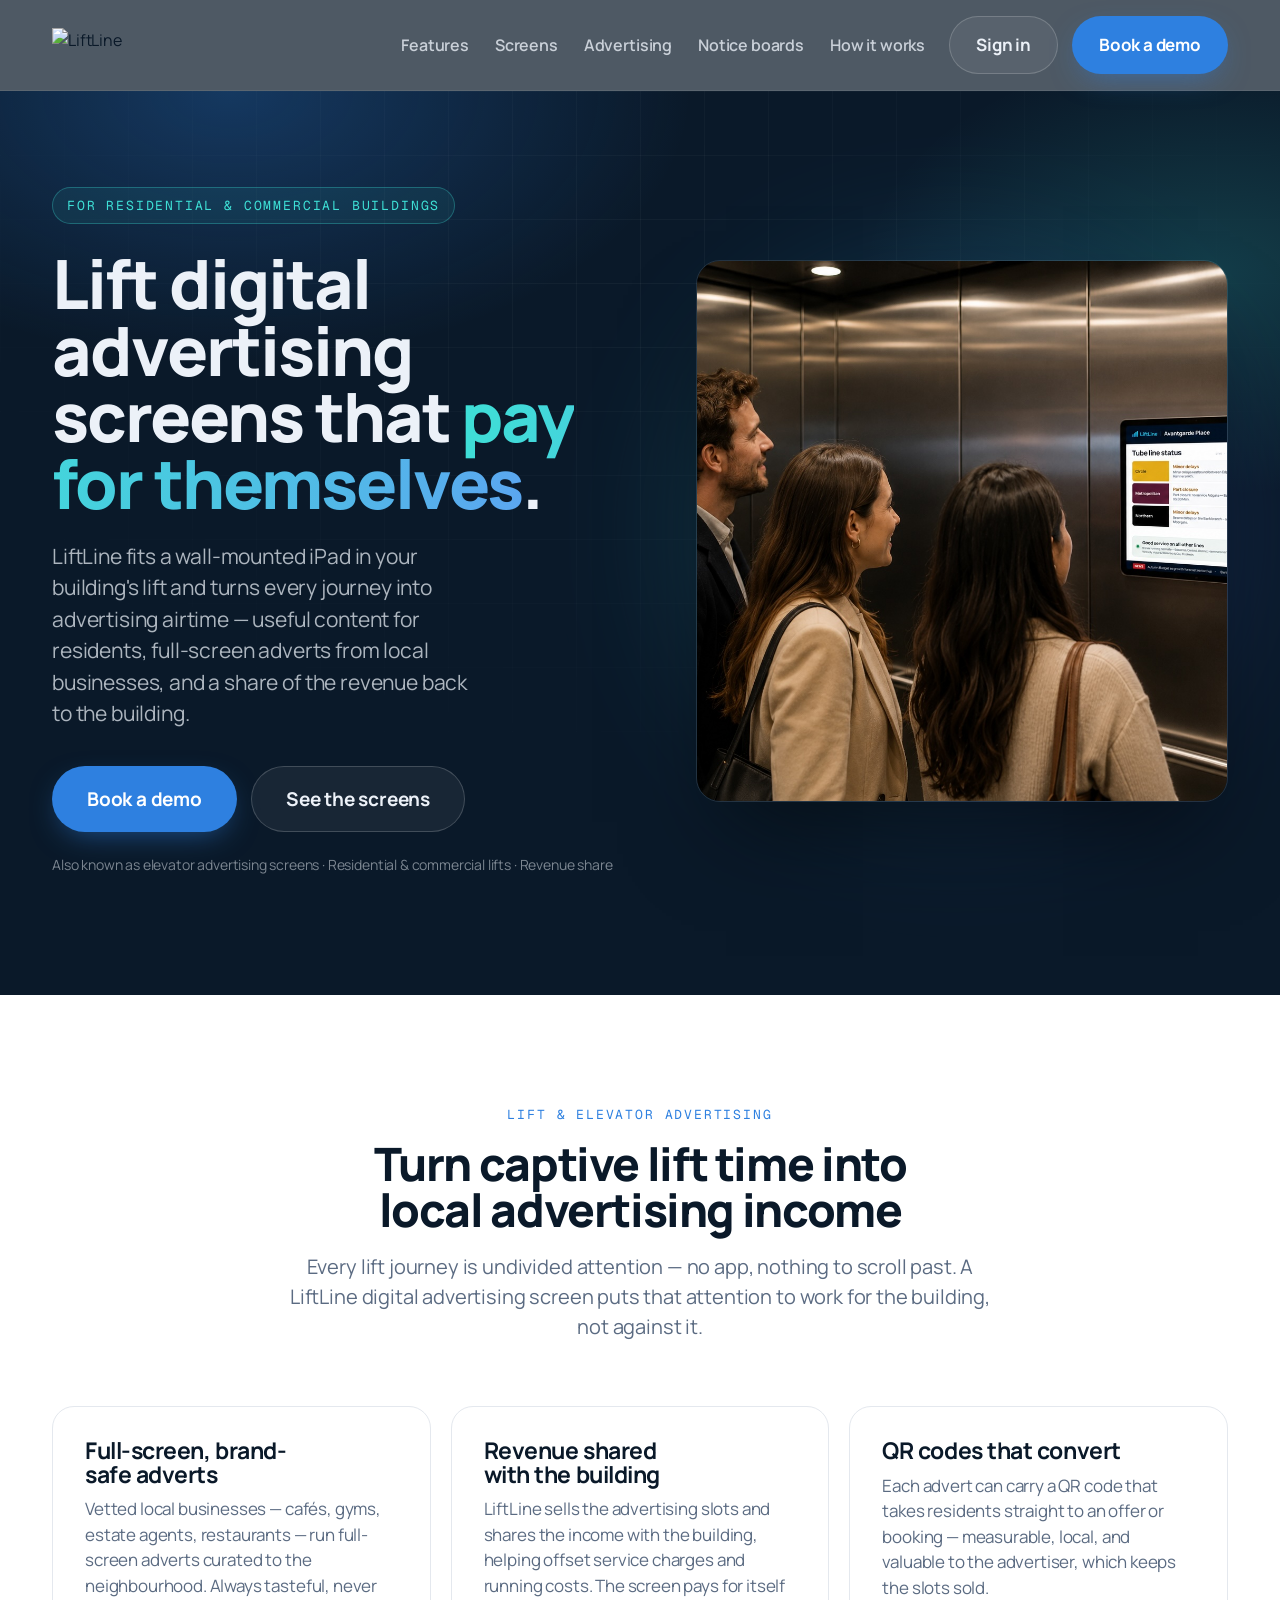
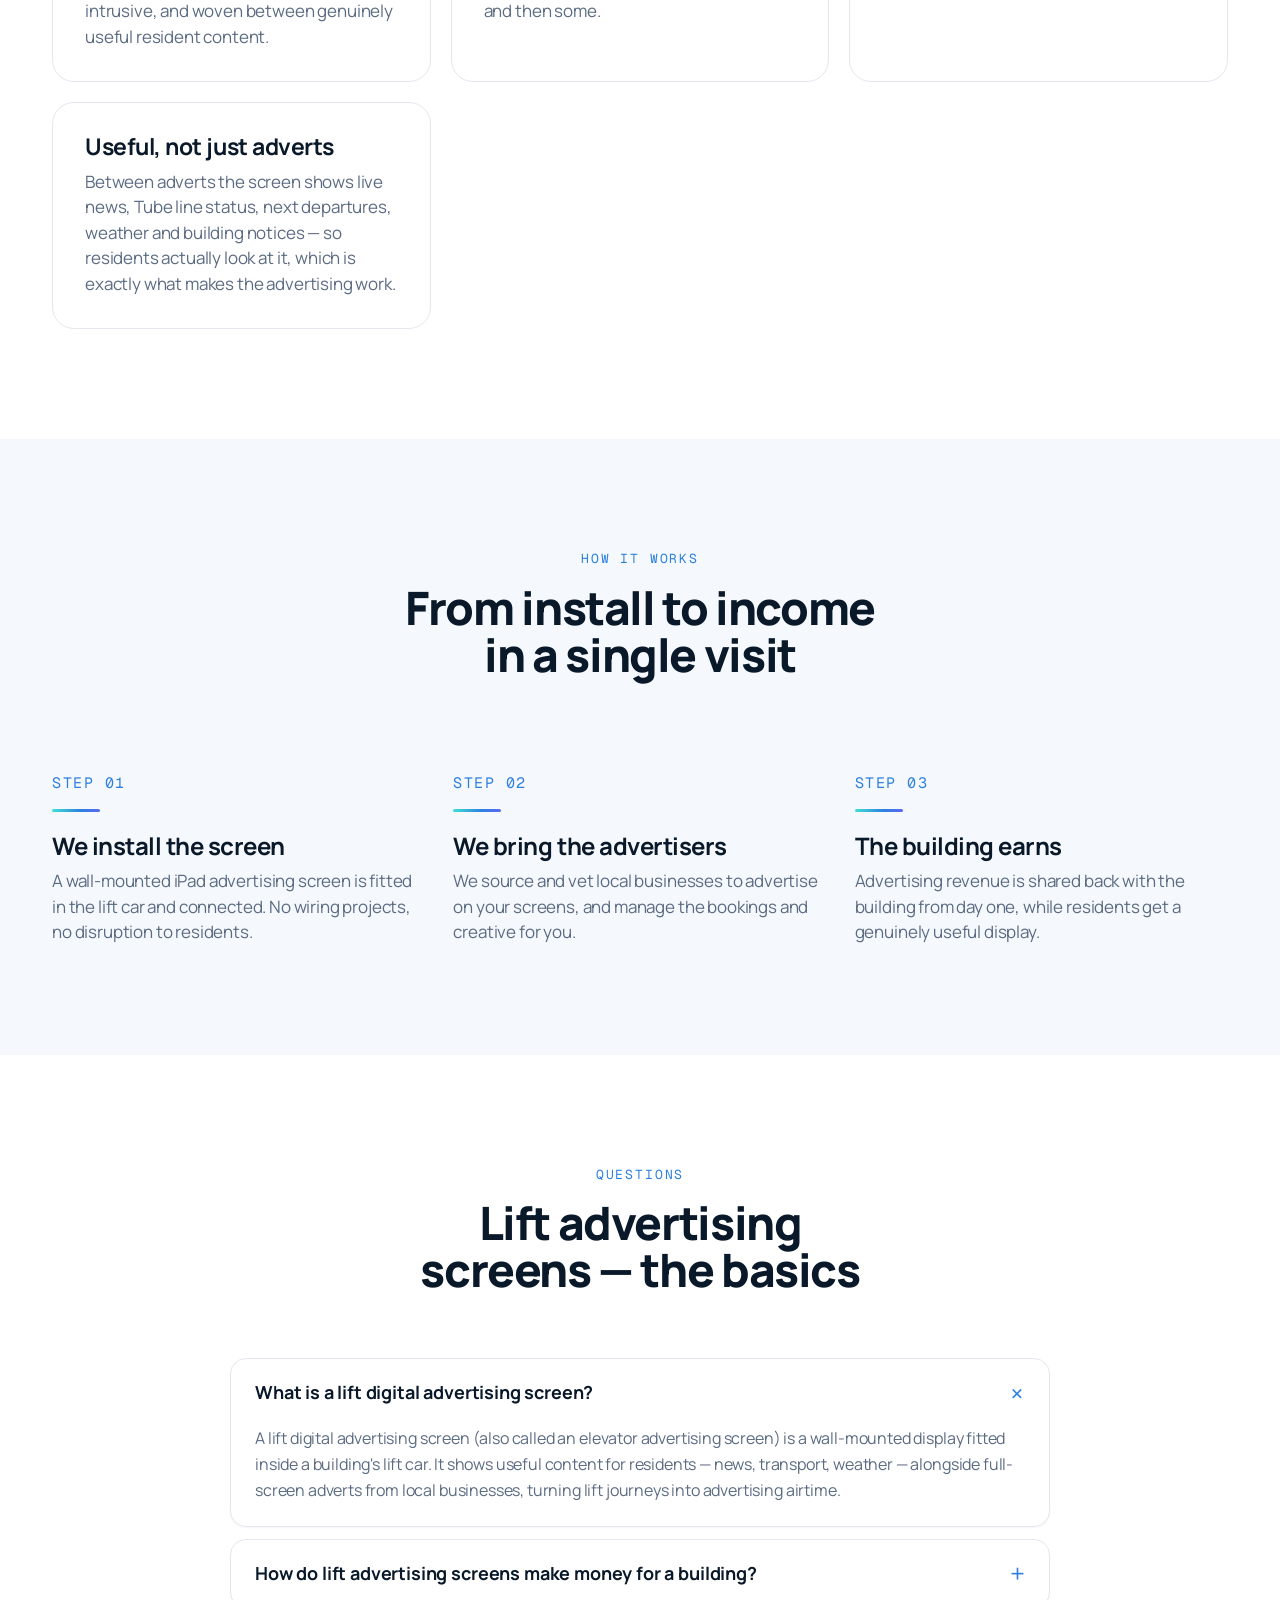
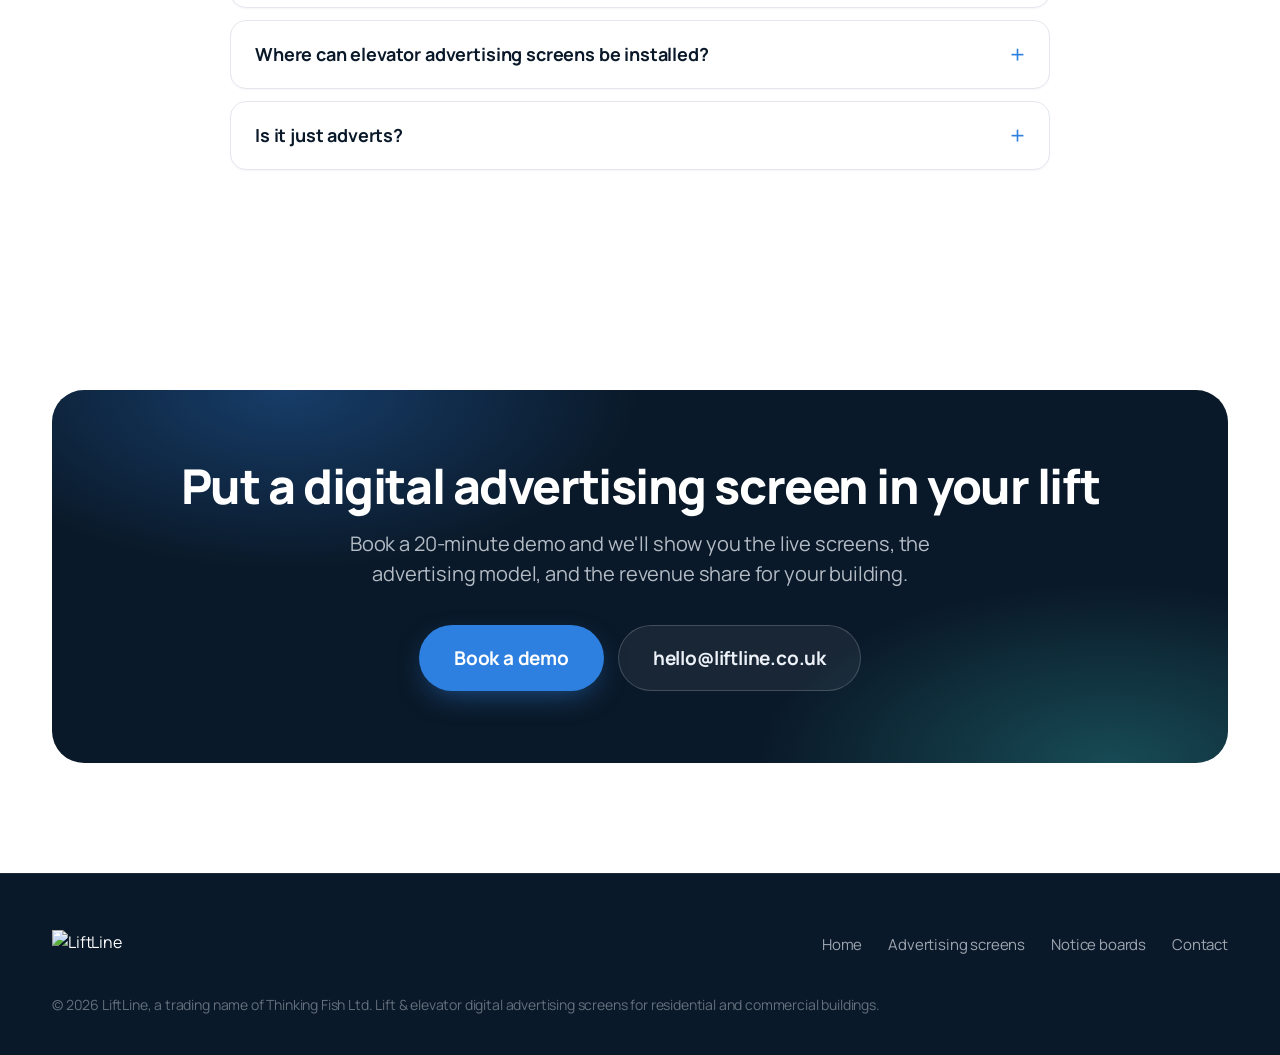
==== commit 5a77e847: "Use Andrew's supplied LiftLine logo, in the nav and the footer The site was still drawing the mark b" ====
--- a/public/lift-advertising-screens.html
+++ b/public/lift-advertising-screens.html
@@ -61,14 +61,7 @@
 <nav class="nav">
   <div class="nav__inner">
     <a class="nav__brand" href="/">
-      <svg viewBox="0 0 64 64" aria-hidden="true">
-        <defs><linearGradient id="lg" x1="0" y1="1" x2="1" y2="0"><stop offset="0" stop-color="#1e63b8"/><stop offset="1" stop-color="#3ee0d6"/></linearGradient></defs>
-        <rect x="6" y="34" width="11" height="24" rx="3" fill="url(#lg)" opacity=".55"/>
-        <rect x="20" y="22" width="11" height="36" rx="3" fill="url(#lg)" opacity=".8"/>
-        <rect x="34" y="12" width="11" height="46" rx="3" fill="url(#lg)"/>
-        <rect x="48" y="4" width="11" height="54" rx="3" fill="url(#lg)" opacity=".9"/>
-      </svg>
-      <span class="nav__word grad-text">LiftLine</span>
+      <img src="/assets/liftline-logo.png" alt="LiftLine" width="580" height="180" decoding="async">
     </a>
     <div class="nav__links">
       <a href="/#features">Features</a>
@@ -180,13 +173,7 @@
 <footer class="footer">
   <div class="footer__inner">
     <div class="footer__brand">
-      <svg viewBox="0 0 64 64" aria-hidden="true">
-        <rect x="6" y="34" width="11" height="24" rx="3" fill="url(#lg)" opacity=".55"/>
-        <rect x="20" y="22" width="11" height="36" rx="3" fill="url(#lg)" opacity=".8"/>
-        <rect x="34" y="12" width="11" height="46" rx="3" fill="url(#lg)"/>
-        <rect x="48" y="4" width="11" height="54" rx="3" fill="url(#lg)" opacity=".9"/>
-      </svg>
-      <span>LiftLine</span>
+      <img src="/assets/liftline-logo.png" alt="LiftLine" width="580" height="180" decoding="async">
     </div>
     <div class="footer__links">
       <a href="/">Home</a>
--- a/public/marketing.css
+++ b/public/marketing.css
@@ -113,7 +113,10 @@
   gap: 24px;
 }
 .nav__brand { display: flex; align-items: center; gap: 12px; }
-.nav__brand svg { width: 40px; height: 40px; }
+/* Andrew's supplied logo — mark and wordmark in ONE image, so the
+   drawn bars and the .nav__word span are both gone. Sized by height;
+   the artwork is 580x180 and must not be stretched. */
+.nav__brand img { height: 34px; width: auto; display: block; }
 .nav__word {
   font-weight: 800;
   font-size: 26px;
@@ -532,7 +535,7 @@
   flex-wrap: wrap;
 }
 .footer__brand { display: flex; align-items: center; gap: 12px; color: #fff; }
-.footer__brand svg { width: 34px; height: 34px; }
+.footer__brand img { height: 30px; width: auto; display: block; }
 .footer__brand span { font-weight: 800; font-size: 22px; letter-spacing: -0.02em; }
 .footer__links { display: flex; gap: 26px; font-size: 15px; }
 .footer__links a:hover { color: #fff; }
